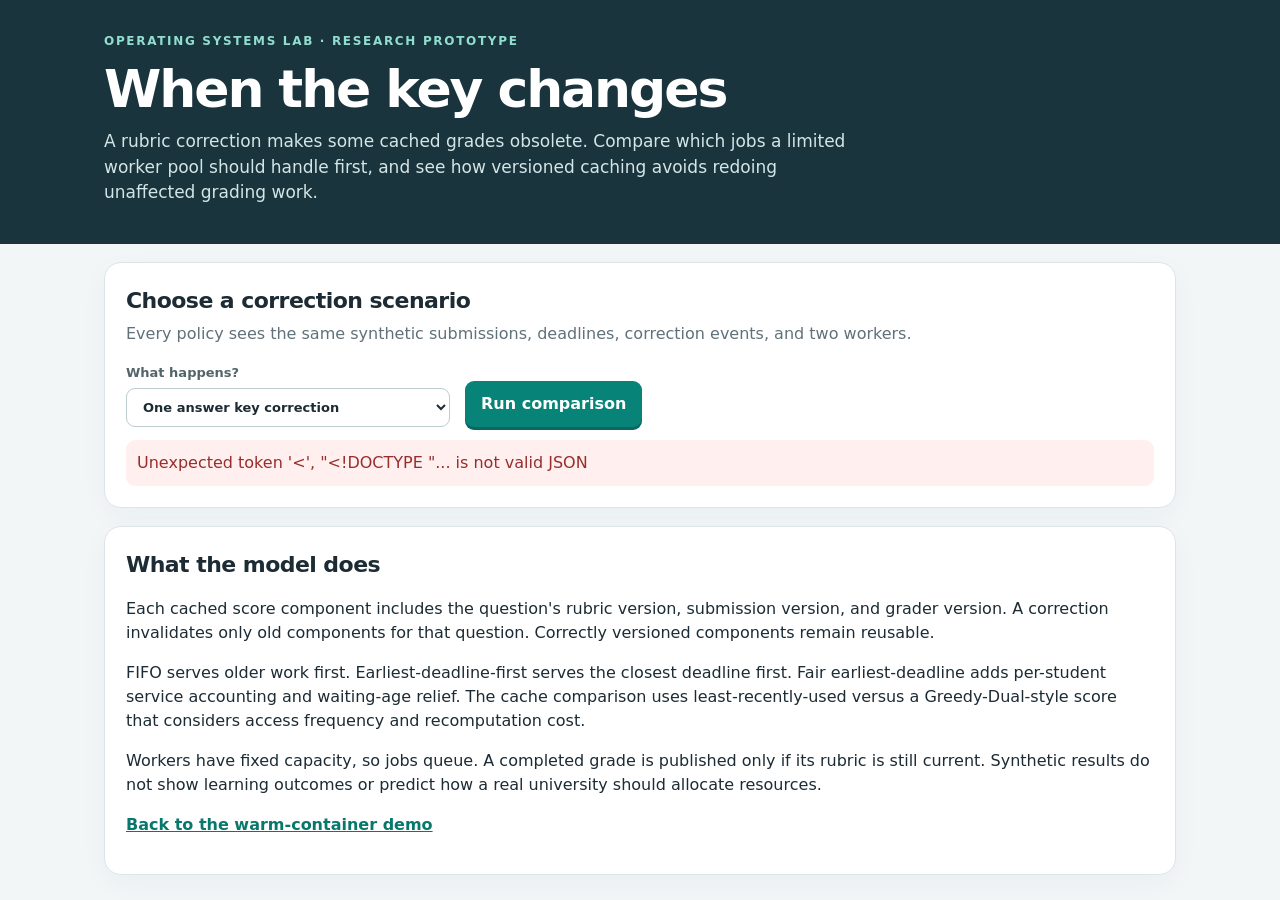
==== CORRECTIONS.html @ 6841863f "Add exam correction simulation with versioned caching and deadline scheduling" ====
<!doctype html>
<html lang="en">
<head>
  <meta charset="utf-8">
  <meta name="viewport" content="width=device-width, initial-scale=1">
  <title>When the key changes · Exam correction simulator</title>
  <style>
    :root{font-family:Inter,ui-sans-serif,system-ui,-apple-system,"Segoe UI",sans-serif;color:#1c2b34;background:#f2f6f7;line-height:1.5}*{box-sizing:border-box}body{margin:0}button,select{font:inherit}.wrap{max-width:1120px;margin:auto;padding:0 24px}header{background:#19343c;color:#fff;padding:32px 0 38px}header .eyebrow{text-transform:uppercase;letter-spacing:.14em;color:#91ddd0;font-size:12px;font-weight:800}h1{font-size:clamp(32px,4.5vw,52px);letter-spacing:-.04em;line-height:1.06;margin:12px 0}header p{color:#d4e5e7;max-width:760px;margin:0;font-size:17px}main{padding:10px 0 48px}.panel{background:white;border:1px solid #dce6e8;border-radius:17px;padding:21px;margin:18px 0;box-shadow:0 8px 28px #183c4b0a}h2{font-size:22px;letter-spacing:-.025em;margin:0 0 5px}.sub{color:#607179;margin:0 0 17px}.controls{display:flex;align-items:end;gap:15px;flex-wrap:wrap}.controls label{display:grid;gap:6px;min-width:235px;color:#53646b;font-size:13px;font-weight:750}.controls select{border:1px solid #bdcdd1;border-radius:9px;padding:10px 12px;background:#fff;color:#1c2b34}.primary,.ghost{border:0;border-radius:9px;padding:11px 16px;font-weight:800;cursor:pointer}.primary{background:#078477;color:white;box-shadow:0 3px 0 #07685f}.primary:disabled{opacity:.55}.ghost{background:#eef5f4;color:#165d56}.hint,.note{font-size:13px;color:#63747c}.panel a{color:#08786d;font-weight:700}.metrics{display:grid;grid-template-columns:repeat(4,1fr);gap:11px;margin:14px 0}.metric{border:1px solid #e2ebec;background:#f7fafa;border-radius:12px;padding:13px}.metric b{display:block;font-size:24px;color:#193e44}.metric span{font-size:12px;color:#65757c}.scroll{overflow-x:auto}table{width:100%;border-collapse:collapse;min-width:690px}th,td{text-align:left;padding:11px;border-bottom:1px solid #e5edef;font-size:13px}th{text-transform:uppercase;letter-spacing:.04em;color:#687980;font-size:11px}tbody tr{cursor:pointer}tbody tr:hover,tbody tr.selected{background:#eef8f5}.timeline{display:grid;gap:9px}.event{border-left:3px solid #16877c;background:#f6faf9;border-radius:0 10px 10px 0;padding:10px 13px}.event.stale{border-color:#be6c42}.event small{color:#61737a}.event p{margin:3px 0}.hidden{display:none}.pill{display:inline-block;border-radius:30px;background:#e6f5f1;color:#087066;font-size:11px;padding:3px 8px;font-weight:800}.error{background:#fff0ef;color:#982d2b;padding:11px;border-radius:9px;margin-top:12px}@media(max-width:760px){.metrics{grid-template-columns:repeat(2,1fr)}}@media(max-width:480px){.wrap{padding:0 15px}.panel{padding:15px}.metrics{grid-template-columns:1fr 1fr}.metric b{font-size:20px}}
  </style>
</head>
<body>
  <header><div class="wrap"><div class="eyebrow">Operating systems lab · Research prototype</div><h1>When the key changes</h1><p>A rubric correction makes some cached grades obsolete. Compare which jobs a limited worker pool should handle first, and see how versioned caching avoids redoing unaffected grading work.</p></div></header>
  <main class="wrap">
    <section class="panel"><h2>Choose a correction scenario</h2><p class="sub">Every policy sees the same synthetic submissions, deadlines, correction events, and two workers.</p>
      <div class="controls"><label>What happens?<select id="scenario"><option value="single">One answer key correction</option><option value="rush">Exam board correction rush</option><option value="shift">Two corrections while work is running</option></select></label><button class="primary" id="run">Run comparison</button></div>
      <p class="hint" id="story"></p><div id="error" class="error hidden"></div>
    </section>
    <section class="panel hidden" id="results"><h2>Compare scheduler and cache policies</h2><p class="sub">Select a row to inspect the event trace. All values are simulated.</p>
      <div class="scroll"><table><thead><tr><th>Queue rule</th><th>Result cache</th><th>Published</th><th>Deadline misses</th><th>Average completion</th><th>Cache hits</th><th>Evictions</th></tr></thead><tbody id="rows"></tbody></table></div>
      <div class="metrics" id="metrics"></div><h2 id="timeline-title">Selected run events</h2><p class="note" id="cache-note"></p><div class="timeline" id="timeline"></div>
    </section>
    <section class="panel"><h2>What the model does</h2><p>Each cached score component includes the question's rubric version, submission version, and grader version. A correction invalidates only old components for that question. Correctly versioned components remain reusable.</p><p>FIFO serves older work first. Earliest-deadline-first serves the closest deadline first. Fair earliest-deadline adds per-student service accounting and waiting-age relief. The cache comparison uses least-recently-used versus a Greedy-Dual-style score that considers access frequency and recomputation cost.</p><p>Workers have fixed capacity, so jobs queue. A completed grade is published only if its rubric is still current. Synthetic results do not show learning outcomes or predict how a real university should allocate resources.</p><p><a href="/">Back to the warm-container demo</a></p></section>
  </main>
  <script>
    const $=id=>document.getElementById(id);let data=null,selected=null;
    const fmt=n=>Number(n).toLocaleString('en-US');
    async function run(){const button=$('run');button.disabled=true;button.textContent='Simulating…';$('error').classList.add('hidden');try{const response=await fetch('/api/corrections',{method:'POST',headers:{'Content-Type':'application/json'},body:JSON.stringify({scenario:$('scenario').value})});if(!response.ok){const body=await response.json();throw Error(body.detail||'Could not run the simulation')}data=await response.json();selected=Object.keys(data.runs)[0];render()}catch(error){$('error').textContent=error.message;$('error').classList.remove('hidden')}finally{button.disabled=false;button.textContent='Run comparison'}}
    function render(){const rows=$('rows');rows.replaceChildren();$('story').textContent=data.scenario_description;for(const [key,run] of Object.entries(data.runs)){const s=run.summary,tr=document.createElement('tr');tr.className=key===selected?'selected':'';const values=[run.scheduler_name,run.cache_policy_name,s.published,`${s.deadline_misses} (${s.deadline_miss_pct}%)`,`${s.avg_completion_ms} ms`,s.cache_hits,s.cache_evictions];for(const value of values){const td=document.createElement('td');td.textContent=value;tr.append(td)}tr.addEventListener('click',()=>{selected=key;render()});rows.append(tr)}const run=data.runs[selected],s=run.summary;$('metrics').replaceChildren();for(const [value,label] of [[s.tasks_created,'regrade jobs'],[s.discarded_stale,'stale jobs discarded'],[s.cache_invalidations,'components invalidated'],[`${s.avg_queue_wait_ms} ms`,'average queue wait']]){const card=document.createElement('div');card.className='metric';const big=document.createElement('b');big.textContent=value;const small=document.createElement('span');small.textContent=label;card.append(big,small);$('metrics').append(card)}$('cache-note').textContent=`${run.scheduler_name} · ${run.cache_policy_name} cache · ${s.cache_entries}/${s.cache_capacity} components retained · ${s.recomputed_components} components recomputed · worker busy time ${s.worker_busy_ms.map(fmt).join(' / ')} ms.`;const timeline=$('timeline');timeline.replaceChildren();for(const event of run.events){const article=document.createElement('article');article.className='event'+(event.kind==='stale'?' stale':'');const tag=document.createElement('span');tag.className='pill';tag.textContent=event.kind;const time=document.createElement('small');time.textContent=` ${fmt(event.time)} ms`;const p=document.createElement('p');p.textContent=event.message;article.append(tag,time,p);timeline.append(article)}$('results').classList.remove('hidden')}
    $('run').addEventListener('click',run);$('scenario').addEventListener('change',()=>{if(data)run()});run();
  </script>
</body>
</html>
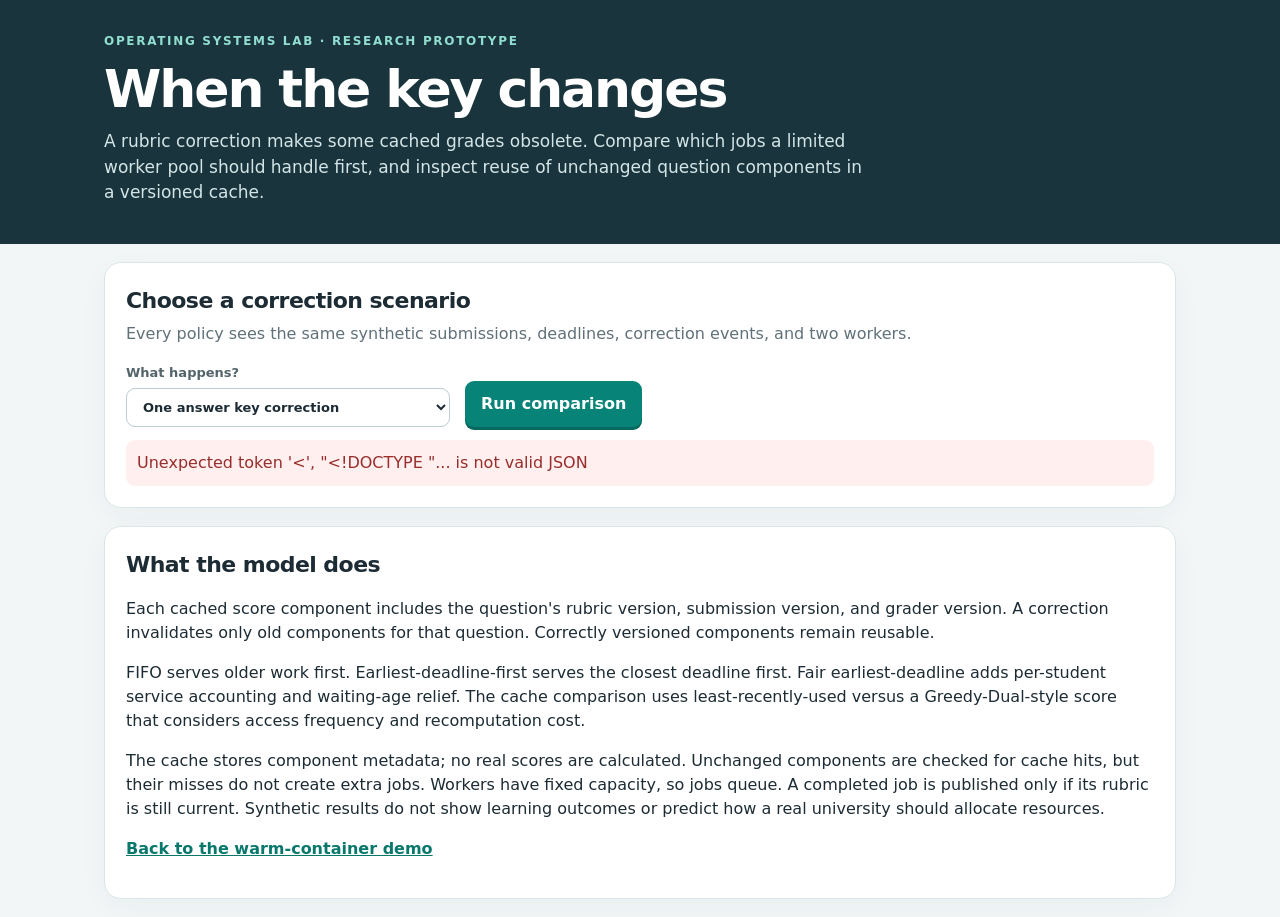
==== commit e7e827a3: "Clean simulation code and fix scheduling and cache correctness" ====
--- a/CORRECTIONS.html
+++ b/CORRECTIONS.html
@@ -4,29 +4,21 @@
   <meta charset="utf-8">
   <meta name="viewport" content="width=device-width, initial-scale=1">
   <title>When the key changes · Exam correction simulator</title>
-  <style>
-    :root{font-family:Inter,ui-sans-serif,system-ui,-apple-system,"Segoe UI",sans-serif;color:#1c2b34;background:#f2f6f7;line-height:1.5}*{box-sizing:border-box}body{margin:0}button,select{font:inherit}.wrap{max-width:1120px;margin:auto;padding:0 24px}header{background:#19343c;color:#fff;padding:32px 0 38px}header .eyebrow{text-transform:uppercase;letter-spacing:.14em;color:#91ddd0;font-size:12px;font-weight:800}h1{font-size:clamp(32px,4.5vw,52px);letter-spacing:-.04em;line-height:1.06;margin:12px 0}header p{color:#d4e5e7;max-width:760px;margin:0;font-size:17px}main{padding:10px 0 48px}.panel{background:white;border:1px solid #dce6e8;border-radius:17px;padding:21px;margin:18px 0;box-shadow:0 8px 28px #183c4b0a}h2{font-size:22px;letter-spacing:-.025em;margin:0 0 5px}.sub{color:#607179;margin:0 0 17px}.controls{display:flex;align-items:end;gap:15px;flex-wrap:wrap}.controls label{display:grid;gap:6px;min-width:235px;color:#53646b;font-size:13px;font-weight:750}.controls select{border:1px solid #bdcdd1;border-radius:9px;padding:10px 12px;background:#fff;color:#1c2b34}.primary,.ghost{border:0;border-radius:9px;padding:11px 16px;font-weight:800;cursor:pointer}.primary{background:#078477;color:white;box-shadow:0 3px 0 #07685f}.primary:disabled{opacity:.55}.ghost{background:#eef5f4;color:#165d56}.hint,.note{font-size:13px;color:#63747c}.panel a{color:#08786d;font-weight:700}.metrics{display:grid;grid-template-columns:repeat(4,1fr);gap:11px;margin:14px 0}.metric{border:1px solid #e2ebec;background:#f7fafa;border-radius:12px;padding:13px}.metric b{display:block;font-size:24px;color:#193e44}.metric span{font-size:12px;color:#65757c}.scroll{overflow-x:auto}table{width:100%;border-collapse:collapse;min-width:690px}th,td{text-align:left;padding:11px;border-bottom:1px solid #e5edef;font-size:13px}th{text-transform:uppercase;letter-spacing:.04em;color:#687980;font-size:11px}tbody tr{cursor:pointer}tbody tr:hover,tbody tr.selected{background:#eef8f5}.timeline{display:grid;gap:9px}.event{border-left:3px solid #16877c;background:#f6faf9;border-radius:0 10px 10px 0;padding:10px 13px}.event.stale{border-color:#be6c42}.event small{color:#61737a}.event p{margin:3px 0}.hidden{display:none}.pill{display:inline-block;border-radius:30px;background:#e6f5f1;color:#087066;font-size:11px;padding:3px 8px;font-weight:800}.error{background:#fff0ef;color:#982d2b;padding:11px;border-radius:9px;margin-top:12px}@media(max-width:760px){.metrics{grid-template-columns:repeat(2,1fr)}}@media(max-width:480px){.wrap{padding:0 15px}.panel{padding:15px}.metrics{grid-template-columns:1fr 1fr}.metric b{font-size:20px}}
-  </style>
+  <link rel="stylesheet" href="/static/corrections.css">
 </head>
 <body>
-  <header><div class="wrap"><div class="eyebrow">Operating systems lab · Research prototype</div><h1>When the key changes</h1><p>A rubric correction makes some cached grades obsolete. Compare which jobs a limited worker pool should handle first, and see how versioned caching avoids redoing unaffected grading work.</p></div></header>
+  <header><div class="wrap"><div class="eyebrow">Operating systems lab · Research prototype</div><h1>When the key changes</h1><p>A rubric correction makes some cached grades obsolete. Compare which jobs a limited worker pool should handle first, and inspect reuse of unchanged question components in a versioned cache.</p></div></header>
   <main class="wrap">
     <section class="panel"><h2>Choose a correction scenario</h2><p class="sub">Every policy sees the same synthetic submissions, deadlines, correction events, and two workers.</p>
       <div class="controls"><label>What happens?<select id="scenario"><option value="single">One answer key correction</option><option value="rush">Exam board correction rush</option><option value="shift">Two corrections while work is running</option></select></label><button class="primary" id="run">Run comparison</button></div>
-      <p class="hint" id="story"></p><div id="error" class="error hidden"></div>
+      <p class="hint" id="story"></p><div id="error" class="error hidden" role="alert"></div>
     </section>
     <section class="panel hidden" id="results"><h2>Compare scheduler and cache policies</h2><p class="sub">Select a row to inspect the event trace. All values are simulated.</p>
-      <div class="scroll"><table><thead><tr><th>Queue rule</th><th>Result cache</th><th>Published</th><th>Deadline misses</th><th>Average completion</th><th>Cache hits</th><th>Evictions</th></tr></thead><tbody id="rows"></tbody></table></div>
+      <div class="scroll"><table><thead><tr><th>Queue rule</th><th>Result cache</th><th>Published jobs</th><th>Deadline misses</th><th>Average completion</th><th>Cache hits</th><th>Runtime evictions</th></tr></thead><tbody id="rows"></tbody></table></div>
       <div class="metrics" id="metrics"></div><h2 id="timeline-title">Selected run events</h2><p class="note" id="cache-note"></p><div class="timeline" id="timeline"></div>
     </section>
-    <section class="panel"><h2>What the model does</h2><p>Each cached score component includes the question's rubric version, submission version, and grader version. A correction invalidates only old components for that question. Correctly versioned components remain reusable.</p><p>FIFO serves older work first. Earliest-deadline-first serves the closest deadline first. Fair earliest-deadline adds per-student service accounting and waiting-age relief. The cache comparison uses least-recently-used versus a Greedy-Dual-style score that considers access frequency and recomputation cost.</p><p>Workers have fixed capacity, so jobs queue. A completed grade is published only if its rubric is still current. Synthetic results do not show learning outcomes or predict how a real university should allocate resources.</p><p><a href="/">Back to the warm-container demo</a></p></section>
+    <section class="panel"><h2>What the model does</h2><p>Each cached score component includes the question's rubric version, submission version, and grader version. A correction invalidates only old components for that question. Correctly versioned components remain reusable.</p><p>FIFO serves older work first. Earliest-deadline-first serves the closest deadline first. Fair earliest-deadline adds per-student service accounting and waiting-age relief. The cache comparison uses least-recently-used versus a Greedy-Dual-style score that considers access frequency and recomputation cost.</p><p>The cache stores component metadata; no real scores are calculated. Unchanged components are checked for cache hits, but their misses do not create extra jobs. Workers have fixed capacity, so jobs queue. A completed job is published only if its rubric is still current. Synthetic results do not show learning outcomes or predict how a real university should allocate resources.</p><p><a href="/">Back to the warm-container demo</a></p></section>
   </main>
-  <script>
-    const $=id=>document.getElementById(id);let data=null,selected=null;
-    const fmt=n=>Number(n).toLocaleString('en-US');
-    async function run(){const button=$('run');button.disabled=true;button.textContent='Simulating…';$('error').classList.add('hidden');try{const response=await fetch('/api/corrections',{method:'POST',headers:{'Content-Type':'application/json'},body:JSON.stringify({scenario:$('scenario').value})});if(!response.ok){const body=await response.json();throw Error(body.detail||'Could not run the simulation')}data=await response.json();selected=Object.keys(data.runs)[0];render()}catch(error){$('error').textContent=error.message;$('error').classList.remove('hidden')}finally{button.disabled=false;button.textContent='Run comparison'}}
-    function render(){const rows=$('rows');rows.replaceChildren();$('story').textContent=data.scenario_description;for(const [key,run] of Object.entries(data.runs)){const s=run.summary,tr=document.createElement('tr');tr.className=key===selected?'selected':'';const values=[run.scheduler_name,run.cache_policy_name,s.published,`${s.deadline_misses} (${s.deadline_miss_pct}%)`,`${s.avg_completion_ms} ms`,s.cache_hits,s.cache_evictions];for(const value of values){const td=document.createElement('td');td.textContent=value;tr.append(td)}tr.addEventListener('click',()=>{selected=key;render()});rows.append(tr)}const run=data.runs[selected],s=run.summary;$('metrics').replaceChildren();for(const [value,label] of [[s.tasks_created,'regrade jobs'],[s.discarded_stale,'stale jobs discarded'],[s.cache_invalidations,'components invalidated'],[`${s.avg_queue_wait_ms} ms`,'average queue wait']]){const card=document.createElement('div');card.className='metric';const big=document.createElement('b');big.textContent=value;const small=document.createElement('span');small.textContent=label;card.append(big,small);$('metrics').append(card)}$('cache-note').textContent=`${run.scheduler_name} · ${run.cache_policy_name} cache · ${s.cache_entries}/${s.cache_capacity} components retained · ${s.recomputed_components} components recomputed · worker busy time ${s.worker_busy_ms.map(fmt).join(' / ')} ms.`;const timeline=$('timeline');timeline.replaceChildren();for(const event of run.events){const article=document.createElement('article');article.className='event'+(event.kind==='stale'?' stale':'');const tag=document.createElement('span');tag.className='pill';tag.textContent=event.kind;const time=document.createElement('small');time.textContent=` ${fmt(event.time)} ms`;const p=document.createElement('p');p.textContent=event.message;article.append(tag,time,p);timeline.append(article)}$('results').classList.remove('hidden')}
-    $('run').addEventListener('click',run);$('scenario').addEventListener('change',()=>{if(data)run()});run();
-  </script>
+  <script type="module" src="/static/corrections.js"></script>
 </body>
 </html>
--- a/static/corrections.css
+++ b/static/corrections.css
@@ -0,0 +1,214 @@
+:root {
+  font-family:Inter,ui-sans-serif,system-ui,-apple-system,"Segoe UI",sans-serif;
+  color:#1c2b34;
+  background:#f2f6f7;
+  line-height:1.5;
+}
+* {
+  box-sizing:border-box;
+}
+body {
+  margin:0;
+}
+button,select {
+  font:inherit;
+}
+.wrap {
+  max-width:1120px;
+  margin:auto;
+  padding:0 24px;
+}
+header {
+  background:#19343c;
+  color:#fff;
+  padding:32px 0 38px;
+}
+header .eyebrow {
+  text-transform:uppercase;
+  letter-spacing:.14em;
+  color:#91ddd0;
+  font-size:12px;
+  font-weight:800;
+}
+h1 {
+  font-size:clamp(32px,4.5vw,52px);
+  letter-spacing:-.04em;
+  line-height:1.06;
+  margin:12px 0;
+}
+header p {
+  color:#d4e5e7;
+  max-width:760px;
+  margin:0;
+  font-size:17px;
+}
+main {
+  padding:10px 0 48px;
+}
+.panel {
+  background:white;
+  border:1px solid #dce6e8;
+  border-radius:17px;
+  padding:21px;
+  margin:18px 0;
+  box-shadow:0 8px 28px #183c4b0a;
+}
+h2 {
+  font-size:22px;
+  letter-spacing:-.025em;
+  margin:0 0 5px;
+}
+.sub {
+  color:#607179;
+  margin:0 0 17px;
+}
+.controls {
+  display:flex;
+  align-items:end;
+  gap:15px;
+  flex-wrap:wrap;
+}
+.controls label {
+  display:grid;
+  gap:6px;
+  min-width:235px;
+  color:#53646b;
+  font-size:13px;
+  font-weight:750;
+}
+.controls select {
+  border:1px solid #bdcdd1;
+  border-radius:9px;
+  padding:10px 12px;
+  background:#fff;
+  color:#1c2b34;
+}
+.primary {
+  border:0;
+  border-radius:9px;
+  padding:11px 16px;
+  font-weight:800;
+  cursor:pointer;
+  background:#078477;
+  color:white;
+  box-shadow:0 3px 0 #07685f;
+}
+.primary:disabled {
+  opacity:.55;
+}
+.hint,.note {
+  font-size:13px;
+  color:#63747c;
+}
+.panel a {
+  color:#08786d;
+  font-weight:700;
+}
+.metrics {
+  display:grid;
+  grid-template-columns:repeat(4,1fr);
+  gap:11px;
+  margin:14px 0;
+}
+.metric {
+  border:1px solid #e2ebec;
+  background:#f7fafa;
+  border-radius:12px;
+  padding:13px;
+}
+.metric b {
+  display:block;
+  font-size:24px;
+  color:#193e44;
+}
+.metric span {
+  font-size:12px;
+  color:#65757c;
+}
+.scroll {
+  overflow-x:auto;
+}
+table {
+  width:100%;
+  border-collapse:collapse;
+  min-width:690px;
+}
+th,td {
+  text-align:left;
+  padding:11px;
+  border-bottom:1px solid #e5edef;
+  font-size:13px;
+}
+th {
+  text-transform:uppercase;
+  letter-spacing:.04em;
+  color:#687980;
+  font-size:11px;
+}
+tbody tr {
+  cursor:pointer;
+}
+tbody tr:hover,tbody tr.selected {
+  background:#eef8f5;
+}
+.timeline {
+  display:grid;
+  gap:9px;
+}
+.event {
+  border-left:3px solid #16877c;
+  background:#f6faf9;
+  border-radius:0 10px 10px 0;
+  padding:10px 13px;
+}
+.event.stale {
+  border-color:#be6c42;
+}
+.event small {
+  color:#61737a;
+}
+.event p {
+  margin:3px 0;
+}
+.hidden {
+  display:none;
+}
+.pill {
+  display:inline-block;
+  border-radius:30px;
+  background:#e6f5f1;
+  color:#087066;
+  font-size:11px;
+  padding:3px 8px;
+  font-weight:800;
+}
+.error {
+  background:#fff0ef;
+  color:#982d2b;
+  padding:11px;
+  border-radius:9px;
+  margin-top:12px;
+}
+@media(max-width:760px) {
+  .metrics {
+    grid-template-columns:repeat(2,1fr);
+  }
+}
+@media(max-width:480px) {
+  .wrap {
+    padding:0 15px;
+  }
+  .panel {
+    padding:15px;
+  }
+  .metrics {
+    grid-template-columns:1fr 1fr;
+  }
+  .metric b {
+    font-size:20px;
+  }
+}
+tbody tr:focus-visible {
+  outline:2px solid #087f75;
+  outline-offset:-2px;
+}
